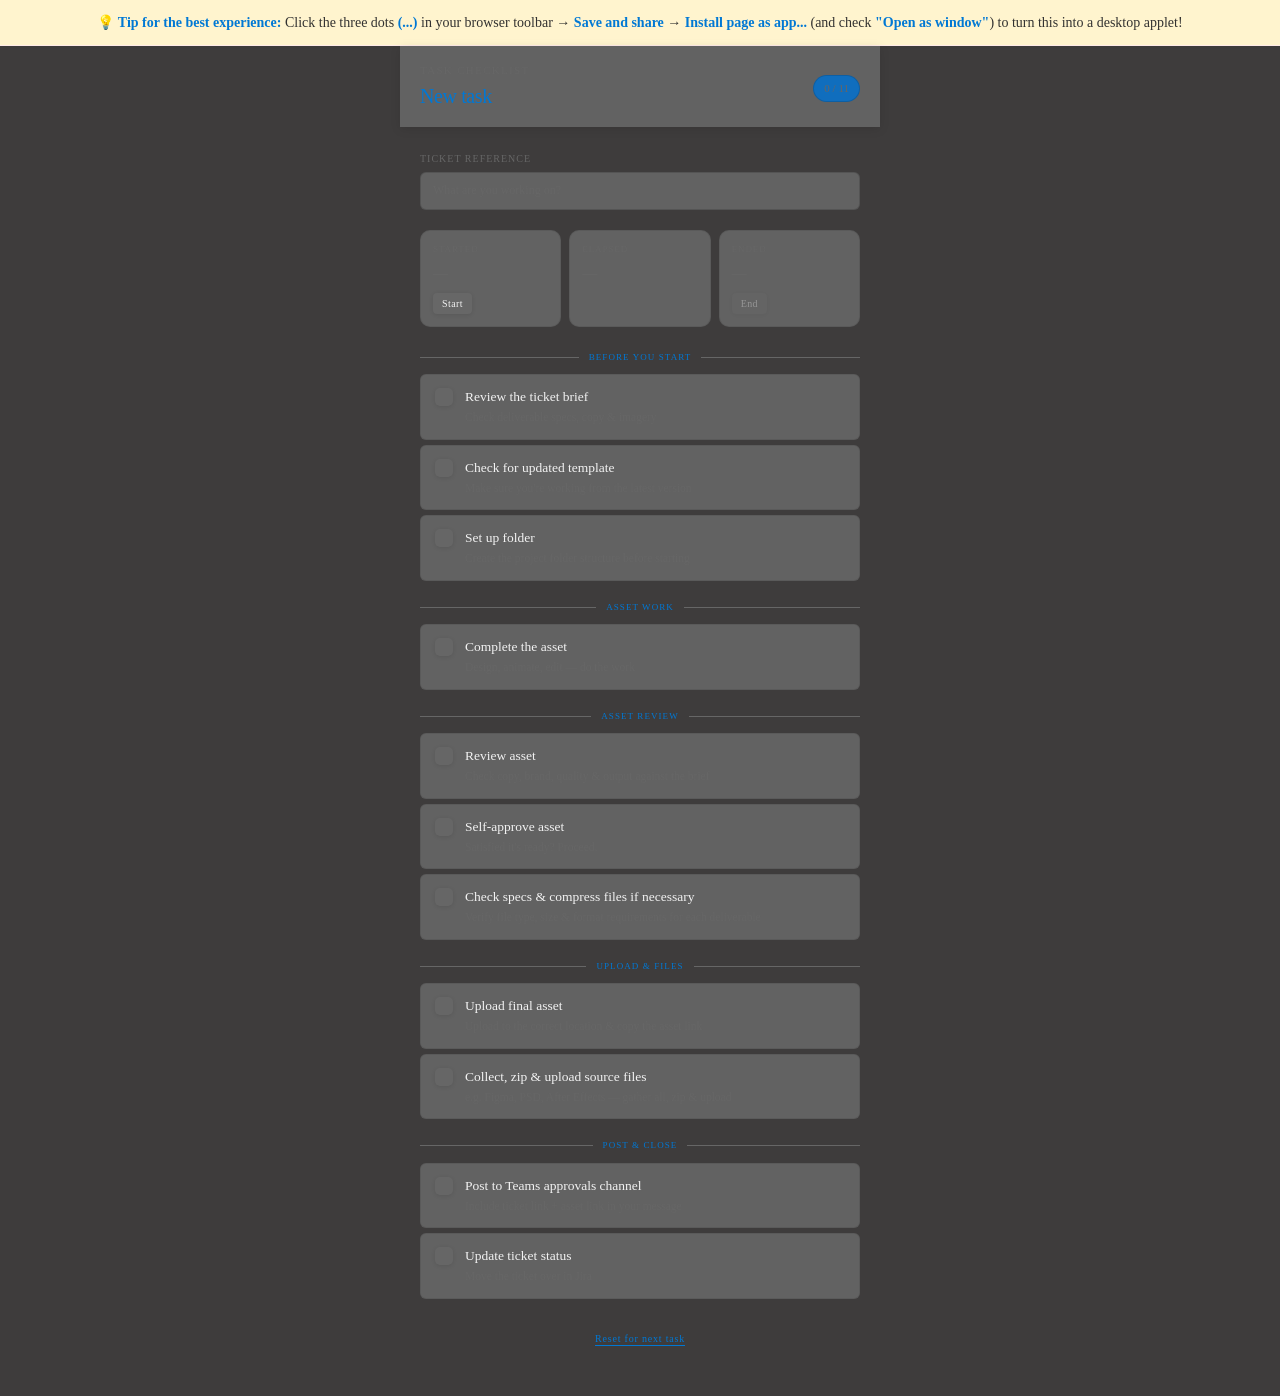
==== checklist/index.html @ 3c921490 "Refactor styles and add global theme variables for improved consistency" ====
<!DOCTYPE html>
<!-- saved from url=(0076)file:///Users/shannon_neumann/Downloads/Task%20Checklist%202%20(5.5.26).html -->
<html lang="en"><head><meta http-equiv="Content-Type" content="text/html; charset=UTF-8">

<meta name="viewport" content="width=device-width, initial-scale=1.0">
<title>Task Checklist</title>
<link rel="preconnect" href="https://fonts.googleapis.com/">
<link rel="stylesheet" href="/css/style.css">
<style>
 *, *::before, *::after { box-sizing: border-box; margin: 0; padding: 0; }

  html, body {
    height: 100%;
    background: var(--bg-color);
    color: var(--text-main);
    font-family: var(--sans);
    font-size: 14px;
    line-height: 1.5;
    -webkit-font-smoothing: antialiased;
  }

  .app {
    min-height: 100vh;
    padding: 0px 20px 48px 20px;
    max-width: 480px;
    margin: 0 auto;
  }

  /* Header */
    .header {
    display: flex;
    align-items: flex-start;
    justify-content: space-between;
    margin-bottom: 24px;
    position: sticky;
    background-color: var(--card-bg);
    backdrop-filter: blur(5px);
    -webkit-backdrop-filter: blur(5px);
    top: 0px;
    z-index: 100;
    padding-top: 16px;
    padding-bottom: 16px;
    box-shadow: rgba(0, 0, 0, 0.1) 0px 2px 10px;
    align-items: center;
    width: auto;
    padding-left: 20px;
    padding-right: 20px;
    box-sizing: border-box;
    margin-left: -20px;
    margin-right: -20px;
  }
  .header-left { display: flex; flex-direction: column; gap: 2px; }
  .app-title {
    font-size: 11px;
    font-family: var(--mono);
    font-weight: 500;
    letter-spacing: 0.12em;
    text-transform: uppercase;
    color: var(--text-muted);
  }
  .task-name {
    font-size: 20px;
    font-weight: 500;
    color: var(--primary-color);
    letter-spacing: -0.02em;
  }
  .progress-badge {
    font-family: var(--mono);
    font-size: 11px;
    font-weight: 500;
    padding: 4px 10px;
    border-radius: 20px;
    border: 1px solid var(--border-strong);
    background: var(--primary-hover);
    color: var(--text-muted);
    transition: all 0.2s ease;
    white-space: nowrap;
    margin-top: 4px;
  }
  .progress-badge.done {
    background: var(--primary-color);
    color: var(--text-muted);
  }

  /* Ticket input */
  .field-group { margin-bottom: 20px; }
  .field-label {
    font-family: var(--mono);
    font-size: 10px;
    letter-spacing: 0.1em;
    text-transform: uppercase;
    color: var(--text-muted);
    margin-bottom: 6px;
    display: block;
  }
  .ticket-input {
    width: 100%;
    height: 38px;
    border-radius: var(--radius-sm);
    border: 1px solid var(--border-strong);
    background: var(--card-bg);
    color: var(--text);
    font-family: var(--mono);
    font-size: 12px;
    padding: 0 12px;
    outline: none;
    transition: border-color 0.15s;
  }
  .ticket-input::placeholder { color: var(--text-muted); }

  /* Timer */
  .timer-grid {
    display: grid;
    grid-template-columns: 1fr 1fr 1fr;
    gap: 8px;
    margin-bottom: 24px;
  }
  .timer-card {
    background: var(--card-bg);
    border: 1px solid var(--border);
    border-radius: var(--radius);
    padding: 12px;
    display: flex;
    flex-direction: column;
    gap: 6px;
  }
  .timer-card-label {
    font-family: var(--mono);
    font-size: 9px;
    letter-spacing: 0.1em;
    text-transform: uppercase;
    color: var(--text-muted);
  }
  .timer-val {
    font-family: var(--mono);
    font-size: 15px;
    font-weight: 500;
    color: var(--text-main);
    letter-spacing: -0.01em;
  }
  .timer-val.empty { color: var(--text-muted); font-weight: 400; }
  .timer-btn {
    font-family: var(--mono);
    font-size: 10px;
    font-weight: 500;
    letter-spacing: 0.04em;
    padding: 4px 8px;
    border-radius: 4px;
    border: 1px solid rgba(0, 0, 0, 0);
    background: var(--primary-color);
    color: var(--text);
    cursor: pointer;
    transition: all 0.15s;
    margin-top: 2px;
    width: fit-content;
    box-shadow: rgba(0, 0, 0, 0.1) 0px 1px 4px;
    background: rgba(255, 255, 255, 0.03);
  }
  .timer-btn.danger.ended { opacity: 0.35; cursor: default; background: var(--danger); color: var(--text-muted); }
  .timer-btn:hover:not(:disabled) { background: var(--primary-color); color: var(--text-muted);box-shadow: rgba(0, 0, 0, 0.1) 0px 1px 4px; transform: scale(1.05);}
  .timer-btn:disabled { opacity: 0.35; cursor: default; background: var(--primary-color); color: var(--text-muted)}
  .timer-btn.danger { color: var(--text); background-color: rgba(255, 255, 255, 0.03);}
  .timer-btn.danger:hover:not(:disabled) { background: var(--danger); }

  /* Divider with label */
  .section-divider {
    display: flex;
    align-items: center;
    gap: 10px;
    margin: 20px 0 10px;
  }
  .section-divider-line { flex: 1; height: 1px; background: var(--text-muted); }
  .section-divider-text {
    font-family: var(--mono);
    font-size: 9px;
    letter-spacing: 0.12em;
    text-transform: uppercase;
    color: var(--primary-color);
    white-space: nowrap;
  }

  /* Checklist items */
  .item {
    display: flex;
    align-items: flex-start;
    gap: 12px;
    padding: 12px 14px;
    background: var(--card-bg);
    border: 1px solid var(--border);
    border-radius: var(--radius-sm);
    margin-bottom: 5px;
    cursor: pointer;
    transition: background 0.12s, border-color 0.12s;
    -webkit-user-select: none;
    user-select: none;
  }
  .item:hover { background: var(--card-bg2); border-color: var(--border-strong); }
  .item:active { transform: scale(0.995); }
  .item.checked { opacity: 0.48; }
  .item.checked .item-main { text-decoration: line-through; color: var(--text); }

  .checkbox {
    width: 18px;
    height: 18px;
    min-width: 18px;
    border-radius: 5px;
    border: none;
    box-shadow: rgba(0, 0, 0, 0.1) 0px 1px 4px;
    display: flex;
    align-items: center;
    justify-content: center;
    margin-top: 1px;
    transition: background 0.15s, border-color 0.15s;
    background: rgba(255, 255, 255, 0.03);
  }
  .item.checked .checkbox {
    background: var(--check-bg);
    border-color: var(--check-bg);
  }
  .checkmark { display: none; }
  .item.checked .checkmark { display: block; }

  .item-content { flex: 1; }
  .item-main { font-size: 13.5px; font-weight: 400; color: var(--text); transition: color 0.12s; }
  .item-sub { font-size: 11.5px; color: var(--text-muted); margin-top: 2px; }

  /* Done banner */
  .done-banner {
    display: none;
    background-color: var(--primary-color);
    border: 1px solid var(--primary-hover);
    border-radius: var(--radius-sm);
    padding: 11px 16px;
    font-size: 13px;
    color: var(--text-muted);
    font-weight: 500;
    text-align: center;
    margin: 20px 0 0;
    font-family: var(--mono);
    letter-spacing: 0.02em;
    box-shadow: rgba(0, 0, 0, 0.1) 0px 1px 4px;
  }
  .done-banner.show { display: block; }

  /* Reset */
  .reset-wrap { text-align: center; margin-top: 28px; }
  .reset-btn {
    font-family: var(--mono);
    font-size: 10px;
    letter-spacing: 0.08em;
    color: var(--primary-color);
    background: none;
    border: none;
    cursor: pointer;
    text-decoration: underline;
    text-underline-offset: 3px;
    transition: color 0.15s;
  }
  .reset-btn:hover { color: #FF9B71; }
</style>
</head>
<body class="theme-default">
  <div class="app-install-banner">
    <span>💡 <strong>Tip for the best experience:</strong> Click the three dots <strong>(...)</strong> in your browser toolbar &rarr; <strong>Save and share</strong> &rarr; <strong>Install page as app...</strong> (and check <strong>"Open as window"</strong>) to turn this into a desktop applet!</span>
</div>
<div class="app">

  <div class="header">
    <div class="header-left">
      <span class="app-title">Task checklist</span>
      <span class="task-name" id="taskName">New task</span>
    </div>
    <span class="progress-badge" id="pill">0 / 11</span>
  </div>

  <div class="field-group">
    <label class="field-label" for="ticketInput">Ticket reference</label>
    <input class="ticket-input" id="ticketInput" type="text" placeholder="What are you working on?" oninput="updateTaskName(this.value)">
  </div>

  <div class="timer-grid">
    <div class="timer-card">
      <span class="timer-card-label">Started</span>
      <span class="timer-val empty" id="startVal">—</span>
      <button class="timer-btn" id="startBtn" onclick="startTimer()">Start</button>
    </div>
    <div class="timer-card">
      <span class="timer-card-label">Elapsed</span>
      <span class="timer-val empty" id="elapsedVal">—</span>
    </div>
    <div class="timer-card">
      <span class="timer-card-label">Ended</span>
      <span class="timer-val empty" id="endVal">—</span>
      <button class="timer-btn danger" id="endBtn" onclick="endTimer()" disabled="">End</button>
    </div>
  </div>

  <!-- Before you start -->
  <div class="section-divider">
    <div class="section-divider-line"></div>
    <span class="section-divider-text">Before you start</span>
    <div class="section-divider-line"></div>
  </div>

  <div class="item" id="i0" onclick="toggle(0)">
    <div class="checkbox"><svg class="checkmark" width="10" height="8" viewBox="0 0 10 8" fill="none"><path d="M1 4L3.5 6.5L9 1" stroke="white" stroke-width="1.7" stroke-linecap="round" stroke-linejoin="round"></path></svg></div>
    <div class="item-content">
      <div class="item-main">Review the ticket brief</div>
      <div class="item-sub">Check deliverable specs, copy &amp; imagery</div>
    </div>
  </div>

  <div class="item" id="i1" onclick="toggle(1)">
    <div class="checkbox"><svg class="checkmark" width="10" height="8" viewBox="0 0 10 8" fill="none"><path d="M1 4L3.5 6.5L9 1" stroke="white" stroke-width="1.7" stroke-linecap="round" stroke-linejoin="round"></path></svg></div>
    <div class="item-content">
      <div class="item-main">Check for updated template</div>
      <div class="item-sub">Make sure you're working from the latest version</div>
    </div>
  </div>

  <div class="item" id="i2" onclick="toggle(2)">
    <div class="checkbox"><svg class="checkmark" width="10" height="8" viewBox="0 0 10 8" fill="none"><path d="M1 4L3.5 6.5L9 1" stroke="white" stroke-width="1.7" stroke-linecap="round" stroke-linejoin="round"></path></svg></div>
    <div class="item-content">
      <div class="item-main">Set up folder</div>
      <div class="item-sub">Create the project folder structure before starting</div>
    </div>
  </div>

  <!-- Asset work -->
  <div class="section-divider">
    <div class="section-divider-line"></div>
    <span class="section-divider-text">Asset work</span>
    <div class="section-divider-line"></div>
  </div>

  <div class="item" id="i3" onclick="toggle(3)">
    <div class="checkbox"><svg class="checkmark" width="10" height="8" viewBox="0 0 10 8" fill="none"><path d="M1 4L3.5 6.5L9 1" stroke="white" stroke-width="1.7" stroke-linecap="round" stroke-linejoin="round"></path></svg></div>
    <div class="item-content">
      <div class="item-main">Complete the asset</div>
      <div class="item-sub">Design, animate, edit — do the work</div>
    </div>
  </div>

  <!-- Asset review -->
  <div class="section-divider">
    <div class="section-divider-line"></div>
    <span class="section-divider-text">Asset review</span>
    <div class="section-divider-line"></div>
  </div>

  <div class="item" id="i4" onclick="toggle(4)">
    <div class="checkbox"><svg class="checkmark" width="10" height="8" viewBox="0 0 10 8" fill="none"><path d="M1 4L3.5 6.5L9 1" stroke="white" stroke-width="1.7" stroke-linecap="round" stroke-linejoin="round"></path></svg></div>
    <div class="item-content">
      <div class="item-main">Review asset</div>
      <div class="item-sub">Check copy, brand, quality &amp; output against the brief</div>
    </div>
  </div>

  <div class="item" id="i5" onclick="toggle(5)">
    <div class="checkbox"><svg class="checkmark" width="10" height="8" viewBox="0 0 10 8" fill="none"><path d="M1 4L3.5 6.5L9 1" stroke="white" stroke-width="1.7" stroke-linecap="round" stroke-linejoin="round"></path></svg></div>
    <div class="item-content">
      <div class="item-main">Self-approve asset</div>
      <div class="item-sub">Satisfied it's ready? Proceed.</div>
    </div>
  </div>

  <div class="item" id="i6" onclick="toggle(6)">
    <div class="checkbox"><svg class="checkmark" width="10" height="8" viewBox="0 0 10 8" fill="none"><path d="M1 4L3.5 6.5L9 1" stroke="white" stroke-width="1.7" stroke-linecap="round" stroke-linejoin="round"></path></svg></div>
      <div class="item-content">
          <div class="item-main">Check specs &amp; compress files if necessary</div>
          <div class="item-sub">Verify file type, size &amp; format requirements for each deliverable</div>
    </div>
</div>

  <!-- Upload & files -->
  <div class="section-divider">
    <div class="section-divider-line"></div>
    <span class="section-divider-text">Upload &amp; files</span>
    <div class="section-divider-line"></div>
  </div>

  <div class="item" id="i7" onclick="toggle(7)">
    <div class="checkbox"><svg class="checkmark" width="10" height="8" viewBox="0 0 10 8" fill="none"><path d="M1 4L3.5 6.5L9 1" stroke="white" stroke-width="1.7" stroke-linecap="round" stroke-linejoin="round"></path></svg></div>
      <div class="item-content">
          <div class="item-main">Upload final asset</div>
          <div class="item-sub">Upload to the correct location &amp; copy the asset link</div>
    </div>
  </div>
    

  <div class="item" id="i8" onclick="toggle(8)">
    <div class="checkbox"><svg class="checkmark" width="10" height="8" viewBox="0 0 10 8" fill="none"><path d="M1 4L3.5 6.5L9 1" stroke="white" stroke-width="1.7" stroke-linecap="round" stroke-linejoin="round"></path></svg></div>
    <div class="item-content">
      <div class="item-main">Collect, zip &amp; upload source files</div>
      <div class="item-sub">e.g. Figma, PSD, After Effects — gather all, zip &amp; upload</div>
    </div>
  </div>

  <!-- Post & close -->
  <div class="section-divider">
    <div class="section-divider-line"></div>
    <span class="section-divider-text">Post &amp; close</span>
    <div class="section-divider-line"></div>
  </div>

  <div class="item" id="i9" onclick="toggle(9)">
    <div class="checkbox"><svg class="checkmark" width="10" height="8" viewBox="0 0 10 8" fill="none"><path d="M1 4L3.5 6.5L9 1" stroke="white" stroke-width="1.7" stroke-linecap="round" stroke-linejoin="round"></path></svg></div>
    <div class="item-content">
      <div class="item-main">Post to Teams approvals channel</div>
      <div class="item-sub">Include ticket link + asset link in your message</div>
    </div>
  </div>

    <div class="item" id="i10" onclick="toggle(10)">
    <div class="checkbox"><svg class="checkmark" width="10" height="8" viewBox="0 0 10 8" fill="none"><path d="M1 4L3.5 6.5L9 1" stroke="white" stroke-width="1.7" stroke-linecap="round" stroke-linejoin="round"></path></svg></div>
    <div class="item-content">
      <div class="item-main">Update ticket status</div>
      <div class="item-sub">Move the ticket over in Jira</div>
    </div>
  </div>
    
  <div class="done-banner" id="doneBanner">All done — task complete.</div>

  <div class="reset-wrap">
    <button class="reset-btn" onclick="resetAll()">Reset for next task</button>
  </div>

</div>
<script>
  const TOTAL = 11;
  let checked = new Array(TOTAL).fill(false);
  let startTime = null, endTime = null, ticker = null;

  function toggle(i) {
    checked[i] = !checked[i];
    document.getElementById('i' + i).classList.toggle('checked', checked[i]);
    updateProgress();
  }

  function updateProgress() {
    const count = checked.filter(Boolean).length;
    const pill = document.getElementById('pill');
    pill.textContent = count + ' / ' + TOTAL;
    pill.classList.toggle('done', count === TOTAL);
    document.getElementById('doneBanner').classList.toggle('show', count === TOTAL);
  }

  function updateTaskName(val) {
    const name = val.trim();
    document.getElementById('taskName').textContent = name || 'New task';
  }

  function fmt(d) {
    return d.toLocaleTimeString([], { hour: '2-digit', minute: '2-digit' });
  }

  function pad(n) { return String(n).padStart(2, '0'); }

  function updateElapsed() {
    if (!startTime) return;
    const ref = endTime || new Date();
    const secs = Math.floor((ref - startTime) / 1000);
    const h = Math.floor(secs / 3600);
    const m = Math.floor((secs % 3600) / 60);
    const s = secs % 60;
    const val = h > 0
      ? h + ':' + pad(m) + ':' + pad(s)
      : m + ':' + pad(s);
    const el = document.getElementById('elapsedVal');
    el.textContent = val;
    el.classList.remove('empty');
  }

  function startTimer() {
    startTime = new Date();
    const sv = document.getElementById('startVal');
    sv.textContent = fmt(startTime);
    sv.classList.remove('empty');
    document.getElementById('startBtn').disabled = true;
    document.getElementById('endBtn').disabled = false;
    ticker = setInterval(updateElapsed, 1000);
    updateElapsed();
  }

  function endTimer() {
    endTime = new Date();
    clearInterval(ticker);
    const ev = document.getElementById('endVal');
    ev.textContent = fmt(endTime);
    ev.classList.remove('empty');
    document.getElementById('endBtn').disabled = true;
    document.getElementById('endBtn').classList.add('ended');
    updateElapsed();
  }

  function resetAll() {
    checked = new Array(TOTAL).fill(false);
    for (let i = 0; i < TOTAL; i++) document.getElementById('i' + i).classList.remove('checked');
    startTime = null; endTime = null;
    clearInterval(ticker);
    ['startVal','endVal','elapsedVal'].forEach(id => {
      const el = document.getElementById(id);
      el.textContent = '—';
      el.classList.add('empty');
    });
    document.getElementById('startBtn').disabled = false;
    document.getElementById('endBtn').disabled = true;
    document.getElementById('ticketInput').value = '';
    document.getElementById('taskName').textContent = 'New task';
    document.getElementById('doneBanner').classList.remove('show');
    document.getElementById('pill').textContent = '0 / ' + TOTAL;
    document.getElementById('endBtn').classList.remove('ended');

    document.getElementById('pill').classList.remove('done');
  }
</script>


</body></html>
---- css/style.css ----
/* --- Master Global Theme & Variables --- */
:root, body.theme-default {
    --primary-color: #0078d4;
    --primary-hover: #106ebe;
    --bg-color: #3e3c3c;
    --card-bg: #626262;
    --text-main: #f2f2f2;
    --text-muted: #666666;
    --border: rgba(0,0,0,0.08);
    --border-strong: rgba(0,0,0,0.14);
    --radius: 10px;
    --radius-sm: 6px;
}

body.theme-checklist {
    --primary-color: #107c41;
    --primary-hover: #0b5a2f;
    --bg-color: #f3f2f1;
    --card-bg: #ffffff;
    --text-main: #201f1e;
    --text-muted: #605e5c;
    --border-color: #c8c6c4;
}

/* Global Font & Background (Safe for all pages) */
body {
    font-family: -apple-system, BlinkMacSystemFont, "Segoe UI", Roboto, Helvetica, Arial, sans-serif;
    background-color: var(--bg-color);
    color: var(--text-main);
    margin: 0;
    padding: 0;
}

/* Browser Install Banner */
.app-install-banner {
    background: #fff4ce;
    color: #323130;
    padding: 12px 20px;
    text-align: center;
    font-size: 14px;
    border-bottom: 1px solid #ffebe8;
    display: flex;
    justify-content: center;
    align-items: center;
    gap: 10px;
    box-shadow: 0 2px 4px rgba(0, 0, 0, 0.03);
}

.app-install-banner strong {
    color: var(--primary-color);
}

@media (display-mode: standalone) {
    .app-install-banner {
        display: none !important;
    }
}
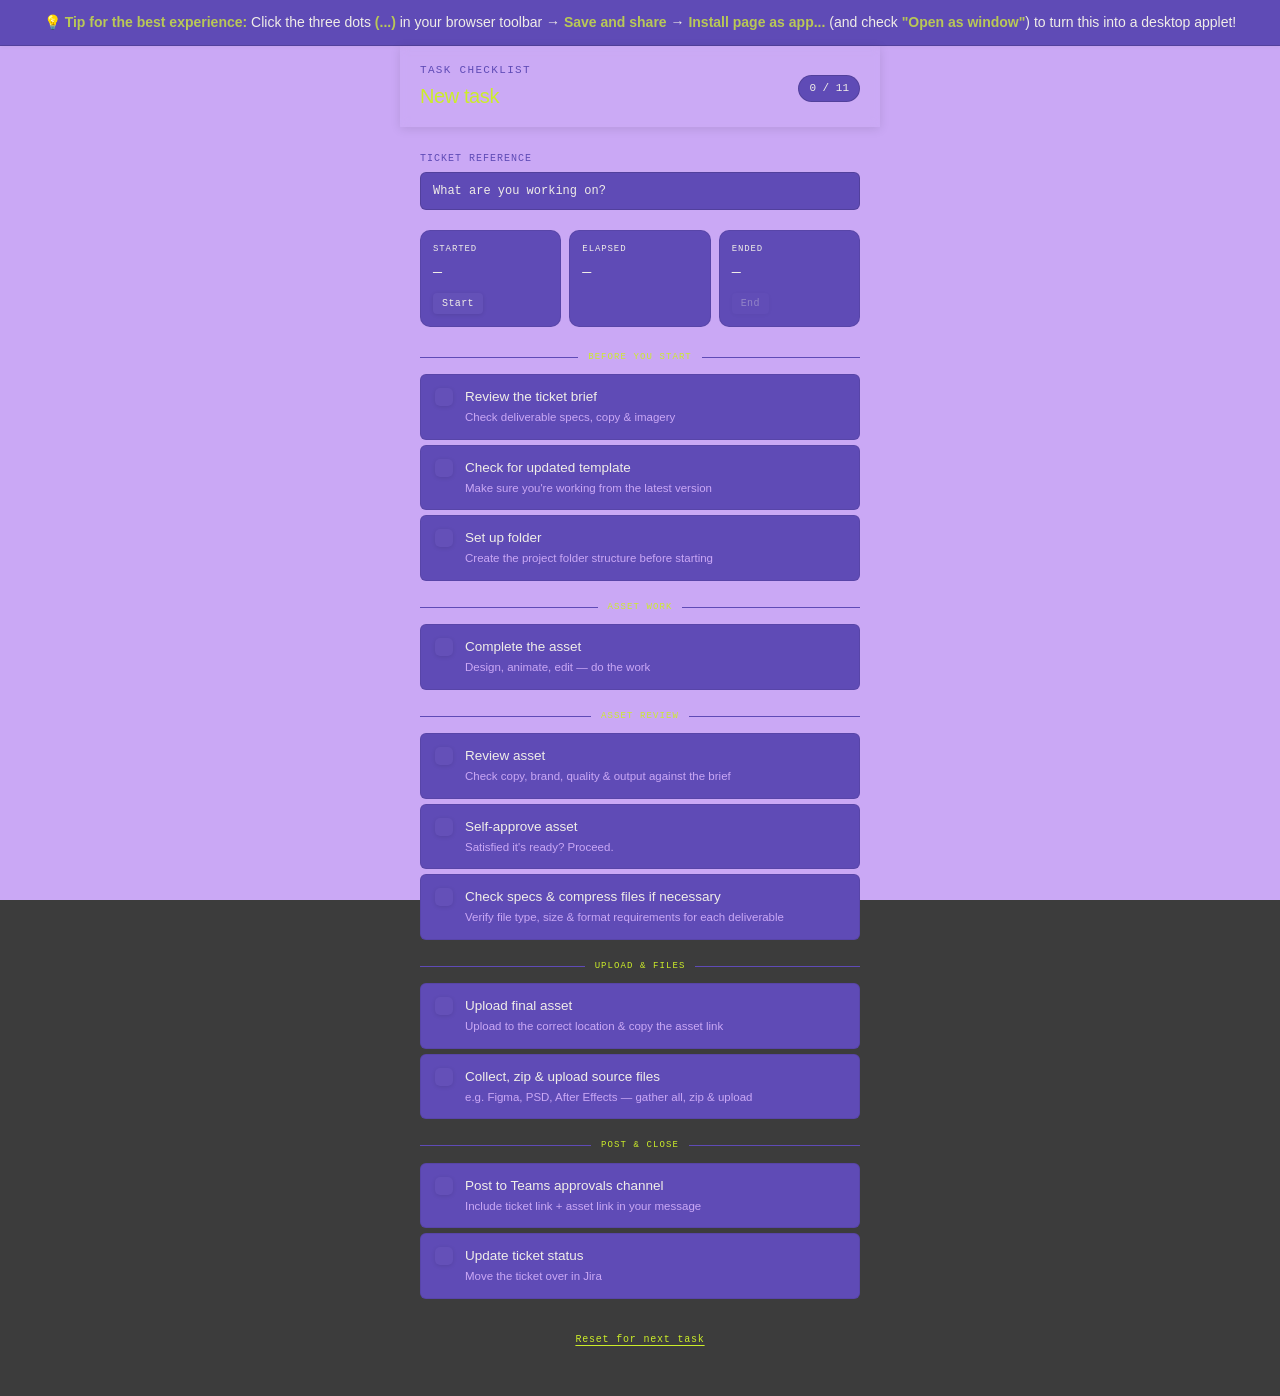
==== commit f56ef6c5: "Fix stylesheet paths and update theme variables for consistency" ====
--- a/checklist/index.html
+++ b/checklist/index.html
@@ -5,7 +5,7 @@
 <meta name="viewport" content="width=device-width, initial-scale=1.0">
 <title>Task Checklist</title>
 <link rel="preconnect" href="https://fonts.googleapis.com/">
-<link rel="stylesheet" href="/css/style.css">
+<link rel="stylesheet" href="../css/style.css">
 <style>
  *, *::before, *::after { box-sizing: border-box; margin: 0; padding: 0; }
 
@@ -33,7 +33,7 @@
     justify-content: space-between;
     margin-bottom: 24px;
     position: sticky;
-    background-color: var(--card-bg);
+    background-color: rgba(255, 255, 255, 0.03);
     backdrop-filter: blur(5px);
     -webkit-backdrop-filter: blur(5px);
     top: 0px;
@@ -71,8 +71,8 @@
     padding: 4px 10px;
     border-radius: 20px;
     border: 1px solid var(--border-strong);
-    background: var(--primary-hover);
-    color: var(--text-muted);
+    background: var(--card-bg);
+    color: var(--text-main);
     transition: all 0.2s ease;
     white-space: nowrap;
     margin-top: 4px;
@@ -106,7 +106,7 @@
     outline: none;
     transition: border-color 0.15s;
   }
-  .ticket-input::placeholder { color: var(--text-muted); }
+  .ticket-input::placeholder { color: var(--text-main); }
 
   /* Timer */
   .timer-grid {
@@ -129,7 +129,7 @@
     font-size: 9px;
     letter-spacing: 0.1em;
     text-transform: uppercase;
-    color: var(--text-muted);
+    color: var(--text-main);
   }
   .timer-val {
     font-family: var(--mono);
@@ -138,7 +138,7 @@
     color: var(--text-main);
     letter-spacing: -0.01em;
   }
-  .timer-val.empty { color: var(--text-muted); font-weight: 400; }
+  .timer-val.empty { color: var(--text-main); font-weight: 400; }
   .timer-btn {
     font-family: var(--mono);
     font-size: 10px;
@@ -156,11 +156,11 @@
     box-shadow: rgba(0, 0, 0, 0.1) 0px 1px 4px;
     background: rgba(255, 255, 255, 0.03);
   }
-  .timer-btn.danger.ended { opacity: 0.35; cursor: default; background: var(--danger); color: var(--text-muted); }
+  .timer-btn.danger.ended { opacity: 0.35; cursor: default; background: var(--primary-hover); color: var(--text-muted); }
   .timer-btn:hover:not(:disabled) { background: var(--primary-color); color: var(--text-muted);box-shadow: rgba(0, 0, 0, 0.1) 0px 1px 4px; transform: scale(1.05);}
   .timer-btn:disabled { opacity: 0.35; cursor: default; background: var(--primary-color); color: var(--text-muted)}
   .timer-btn.danger { color: var(--text); background-color: rgba(255, 255, 255, 0.03);}
-  .timer-btn.danger:hover:not(:disabled) { background: var(--danger); }
+  .timer-btn.danger:hover:not(:disabled) { background: var(--primary-hover); color: var(--text-main);}
 
   /* Divider with label */
   .section-divider {
@@ -194,7 +194,7 @@
     -webkit-user-select: none;
     user-select: none;
   }
-  .item:hover { background: var(--card-bg2); border-color: var(--border-strong); }
+  .item:hover { background: var(--card-bg); border-color: var(--border-strong); }
   .item:active { transform: scale(0.995); }
   .item.checked { opacity: 0.48; }
   .item.checked .item-main { text-decoration: line-through; color: var(--text); }
@@ -214,25 +214,25 @@
     background: rgba(255, 255, 255, 0.03);
   }
   .item.checked .checkbox {
-    background: var(--check-bg);
-    border-color: var(--check-bg);
+    background: var(--checked);
+    border-color: var(--checked);
   }
   .checkmark { display: none; }
   .item.checked .checkmark { display: block; }
 
   .item-content { flex: 1; }
-  .item-main { font-size: 13.5px; font-weight: 400; color: var(--text); transition: color 0.12s; }
-  .item-sub { font-size: 11.5px; color: var(--text-muted); margin-top: 2px; }
+  .item-main { font-size: 13.5px; font-weight: 400; color: var(--text-main); transition: color 0.12s; }
+  .item-sub { font-size: 11.5px; color: var(--text-faint); margin-top: 2px; }
 
   /* Done banner */
   .done-banner {
     display: none;
     background-color: var(--primary-color);
-    border: 1px solid var(--primary-hover);
+    border: 1px solid var(--primary-color);
     border-radius: var(--radius-sm);
     padding: 11px 16px;
     font-size: 13px;
-    color: var(--text-muted);
+    color: var(--text-main);
     font-weight: 500;
     text-align: center;
     margin: 20px 0 0;
@@ -256,10 +256,10 @@
     text-underline-offset: 3px;
     transition: color 0.15s;
   }
-  .reset-btn:hover { color: #FF9B71; }
+  .reset-btn:hover { color: var(--primary-hover); }
 </style>
 </head>
-<body class="theme-default">
+<body class="theme-checklist">
   <div class="app-install-banner">
     <span>💡 <strong>Tip for the best experience:</strong> Click the three dots <strong>(...)</strong> in your browser toolbar &rarr; <strong>Save and share</strong> &rarr; <strong>Install page as app...</strong> (and check <strong>"Open as window"</strong>) to turn this into a desktop applet!</span>
 </div>
@@ -303,7 +303,7 @@
   </div>
 
   <div class="item" id="i0" onclick="toggle(0)">
-    <div class="checkbox"><svg class="checkmark" width="10" height="8" viewBox="0 0 10 8" fill="none"><path d="M1 4L3.5 6.5L9 1" stroke="white" stroke-width="1.7" stroke-linecap="round" stroke-linejoin="round"></path></svg></div>
+    <div class="checkbox"><svg class="checkmark" width="10" height="8" viewBox="0 0 10 8" fill="none"><path d="M1 4L3.5 6.5L9 1" stroke="var(--text-main)" stroke-width="1.7" stroke-linecap="round" stroke-linejoin="round"></path></svg></div>
     <div class="item-content">
       <div class="item-main">Review the ticket brief</div>
       <div class="item-sub">Check deliverable specs, copy &amp; imagery</div>
@@ -311,7 +311,7 @@
   </div>
 
   <div class="item" id="i1" onclick="toggle(1)">
-    <div class="checkbox"><svg class="checkmark" width="10" height="8" viewBox="0 0 10 8" fill="none"><path d="M1 4L3.5 6.5L9 1" stroke="white" stroke-width="1.7" stroke-linecap="round" stroke-linejoin="round"></path></svg></div>
+    <div class="checkbox"><svg class="checkmark" width="10" height="8" viewBox="0 0 10 8" fill="none"><path d="M1 4L3.5 6.5L9 1" stroke="var(--text-main)" stroke-width="1.7" stroke-linecap="round" stroke-linejoin="round"></path></svg></div>
     <div class="item-content">
       <div class="item-main">Check for updated template</div>
       <div class="item-sub">Make sure you're working from the latest version</div>
@@ -319,7 +319,7 @@
   </div>
 
   <div class="item" id="i2" onclick="toggle(2)">
-    <div class="checkbox"><svg class="checkmark" width="10" height="8" viewBox="0 0 10 8" fill="none"><path d="M1 4L3.5 6.5L9 1" stroke="white" stroke-width="1.7" stroke-linecap="round" stroke-linejoin="round"></path></svg></div>
+    <div class="checkbox"><svg class="checkmark" width="10" height="8" viewBox="0 0 10 8" fill="none"><path d="M1 4L3.5 6.5L9 1" stroke="var(--text-main)" stroke-width="1.7" stroke-linecap="round" stroke-linejoin="round"></path></svg></div>
     <div class="item-content">
       <div class="item-main">Set up folder</div>
       <div class="item-sub">Create the project folder structure before starting</div>
@@ -334,7 +334,7 @@
   </div>
 
   <div class="item" id="i3" onclick="toggle(3)">
-    <div class="checkbox"><svg class="checkmark" width="10" height="8" viewBox="0 0 10 8" fill="none"><path d="M1 4L3.5 6.5L9 1" stroke="white" stroke-width="1.7" stroke-linecap="round" stroke-linejoin="round"></path></svg></div>
+    <div class="checkbox"><svg class="checkmark" width="10" height="8" viewBox="0 0 10 8" fill="none"><path d="M1 4L3.5 6.5L9 1" stroke="var(--text-main)" stroke-width="1.7" stroke-linecap="round" stroke-linejoin="round"></path></svg></div>
     <div class="item-content">
       <div class="item-main">Complete the asset</div>
       <div class="item-sub">Design, animate, edit — do the work</div>
@@ -349,7 +349,7 @@
   </div>
 
   <div class="item" id="i4" onclick="toggle(4)">
-    <div class="checkbox"><svg class="checkmark" width="10" height="8" viewBox="0 0 10 8" fill="none"><path d="M1 4L3.5 6.5L9 1" stroke="white" stroke-width="1.7" stroke-linecap="round" stroke-linejoin="round"></path></svg></div>
+    <div class="checkbox"><svg class="checkmark" width="10" height="8" viewBox="0 0 10 8" fill="none"><path d="M1 4L3.5 6.5L9 1" stroke="var(--text-main)" stroke-width="1.7" stroke-linecap="round" stroke-linejoin="round"></path></svg></div>
     <div class="item-content">
       <div class="item-main">Review asset</div>
       <div class="item-sub">Check copy, brand, quality &amp; output against the brief</div>
@@ -357,7 +357,7 @@
   </div>
 
   <div class="item" id="i5" onclick="toggle(5)">
-    <div class="checkbox"><svg class="checkmark" width="10" height="8" viewBox="0 0 10 8" fill="none"><path d="M1 4L3.5 6.5L9 1" stroke="white" stroke-width="1.7" stroke-linecap="round" stroke-linejoin="round"></path></svg></div>
+    <div class="checkbox"><svg class="checkmark" width="10" height="8" viewBox="0 0 10 8" fill="none"><path d="M1 4L3.5 6.5L9 1" stroke="var(--text-main)" stroke-width="1.7" stroke-linecap="round" stroke-linejoin="round"></path></svg></div>
     <div class="item-content">
       <div class="item-main">Self-approve asset</div>
       <div class="item-sub">Satisfied it's ready? Proceed.</div>
@@ -365,7 +365,7 @@
   </div>
 
   <div class="item" id="i6" onclick="toggle(6)">
-    <div class="checkbox"><svg class="checkmark" width="10" height="8" viewBox="0 0 10 8" fill="none"><path d="M1 4L3.5 6.5L9 1" stroke="white" stroke-width="1.7" stroke-linecap="round" stroke-linejoin="round"></path></svg></div>
+    <div class="checkbox"><svg class="checkmark" width="10" height="8" viewBox="0 0 10 8" fill="none"><path d="M1 4L3.5 6.5L9 1" stroke="var(--text-main)" stroke-width="1.7" stroke-linecap="round" stroke-linejoin="round"></path></svg></div>
       <div class="item-content">
           <div class="item-main">Check specs &amp; compress files if necessary</div>
           <div class="item-sub">Verify file type, size &amp; format requirements for each deliverable</div>
@@ -380,7 +380,7 @@
   </div>
 
   <div class="item" id="i7" onclick="toggle(7)">
-    <div class="checkbox"><svg class="checkmark" width="10" height="8" viewBox="0 0 10 8" fill="none"><path d="M1 4L3.5 6.5L9 1" stroke="white" stroke-width="1.7" stroke-linecap="round" stroke-linejoin="round"></path></svg></div>
+    <div class="checkbox"><svg class="checkmark" width="10" height="8" viewBox="0 0 10 8" fill="none"><path d="M1 4L3.5 6.5L9 1" stroke="var(--text-main)" stroke-width="1.7" stroke-linecap="round" stroke-linejoin="round"></path></svg></div>
       <div class="item-content">
           <div class="item-main">Upload final asset</div>
           <div class="item-sub">Upload to the correct location &amp; copy the asset link</div>
@@ -389,7 +389,7 @@
     
 
   <div class="item" id="i8" onclick="toggle(8)">
-    <div class="checkbox"><svg class="checkmark" width="10" height="8" viewBox="0 0 10 8" fill="none"><path d="M1 4L3.5 6.5L9 1" stroke="white" stroke-width="1.7" stroke-linecap="round" stroke-linejoin="round"></path></svg></div>
+    <div class="checkbox"><svg class="checkmark" width="10" height="8" viewBox="0 0 10 8" fill="none"><path d="M1 4L3.5 6.5L9 1" stroke="var(--text-main)" stroke-width="1.7" stroke-linecap="round" stroke-linejoin="round"></path></svg></div>
     <div class="item-content">
       <div class="item-main">Collect, zip &amp; upload source files</div>
       <div class="item-sub">e.g. Figma, PSD, After Effects — gather all, zip &amp; upload</div>
@@ -404,7 +404,7 @@
   </div>
 
   <div class="item" id="i9" onclick="toggle(9)">
-    <div class="checkbox"><svg class="checkmark" width="10" height="8" viewBox="0 0 10 8" fill="none"><path d="M1 4L3.5 6.5L9 1" stroke="white" stroke-width="1.7" stroke-linecap="round" stroke-linejoin="round"></path></svg></div>
+    <div class="checkbox"><svg class="checkmark" width="10" height="8" viewBox="0 0 10 8" fill="none"><path d="M1 4L3.5 6.5L9 1" stroke="var(--text-main)" stroke-width="1.7" stroke-linecap="round" stroke-linejoin="round"></path></svg></div>
     <div class="item-content">
       <div class="item-main">Post to Teams approvals channel</div>
       <div class="item-sub">Include ticket link + asset link in your message</div>
@@ -412,7 +412,7 @@
   </div>
 
     <div class="item" id="i10" onclick="toggle(10)">
-    <div class="checkbox"><svg class="checkmark" width="10" height="8" viewBox="0 0 10 8" fill="none"><path d="M1 4L3.5 6.5L9 1" stroke="white" stroke-width="1.7" stroke-linecap="round" stroke-linejoin="round"></path></svg></div>
+    <div class="checkbox"><svg class="checkmark" width="10" height="8" viewBox="0 0 10 8" fill="none"><path d="M1 4L3.5 6.5L9 1" stroke="var(--text-main)" stroke-width="1.7" stroke-linecap="round" stroke-linejoin="round"></path></svg></div>
     <div class="item-content">
       <div class="item-main">Update ticket status</div>
       <div class="item-sub">Move the ticket over in Jira</div>
--- a/css/style.css
+++ b/css/style.css
@@ -1,11 +1,15 @@
 /* --- Master Global Theme & Variables --- */
 :root, body.theme-default {
-    --primary-color: #0078d4;
-    --primary-hover: #106ebe;
-    --bg-color: #3e3c3c;
-    --card-bg: #626262;
-    --text-main: #f2f2f2;
+    --primary-color: #d47100;
+    --primary-hover: #ae5e02;
+    --bg-color: #3c3c3c;
+    --card-bg: #dedede;
+    --text-main: #272626;
     --text-muted: #666666;
+    --text-faint: #a8a7a7;
+    --checked: #272626;
+    --mono: 'DM Mono', monospace;
+    --sans: 'EB Garamond', sans-serif;
     --border: rgba(0,0,0,0.08);
     --border-strong: rgba(0,0,0,0.14);
     --radius: 10px;
@@ -13,13 +17,20 @@
 }
 
 body.theme-checklist {
-    --primary-color: #107c41;
-    --primary-hover: #0b5a2f;
-    --bg-color: #f3f2f1;
-    --card-bg: #ffffff;
-    --text-main: #201f1e;
-    --text-muted: #605e5c;
-    --border-color: #c8c6c4;
+    --primary-color: #cced29;
+    --primary-hover: #984c20;
+    --bg-color: #CAA8F5;
+    --card-bg: #5F4BB6;
+    --text-main: #F0EDE8;
+    --text-muted: #5F4BB6;
+    --text-faint: #CAA8F5;
+    --checked: #403085;
+    --mono: 'DM Mono', monospace;
+    --sans: 'EB Garamond', sans-serif;
+    --border: rgba(0,0,0,0.08);
+    --border-strong: rgba(0,0,0,0.14);
+    --radius: 10px;
+    --radius-sm: 6px;
 }
 
 /* Global Font & Background (Safe for all pages) */
@@ -33,12 +44,13 @@
 
 /* Browser Install Banner */
 .app-install-banner {
-    background: #fff4ce;
-    color: #323130;
+    background: var(--card-bg);
+    color: var(--text-main);
     padding: 12px 20px;
     text-align: center;
+    font-family: var(--sans);
     font-size: 14px;
-    border-bottom: 1px solid #ffebe8;
+    border-bottom: 1px solid var(--border-strong);
     display: flex;
     justify-content: center;
     align-items: center;
@@ -47,7 +59,7 @@
 }
 
 .app-install-banner strong {
-    color: var(--primary-color);
+    color: #b9c856;
 }
 
 @media (display-mode: standalone) {
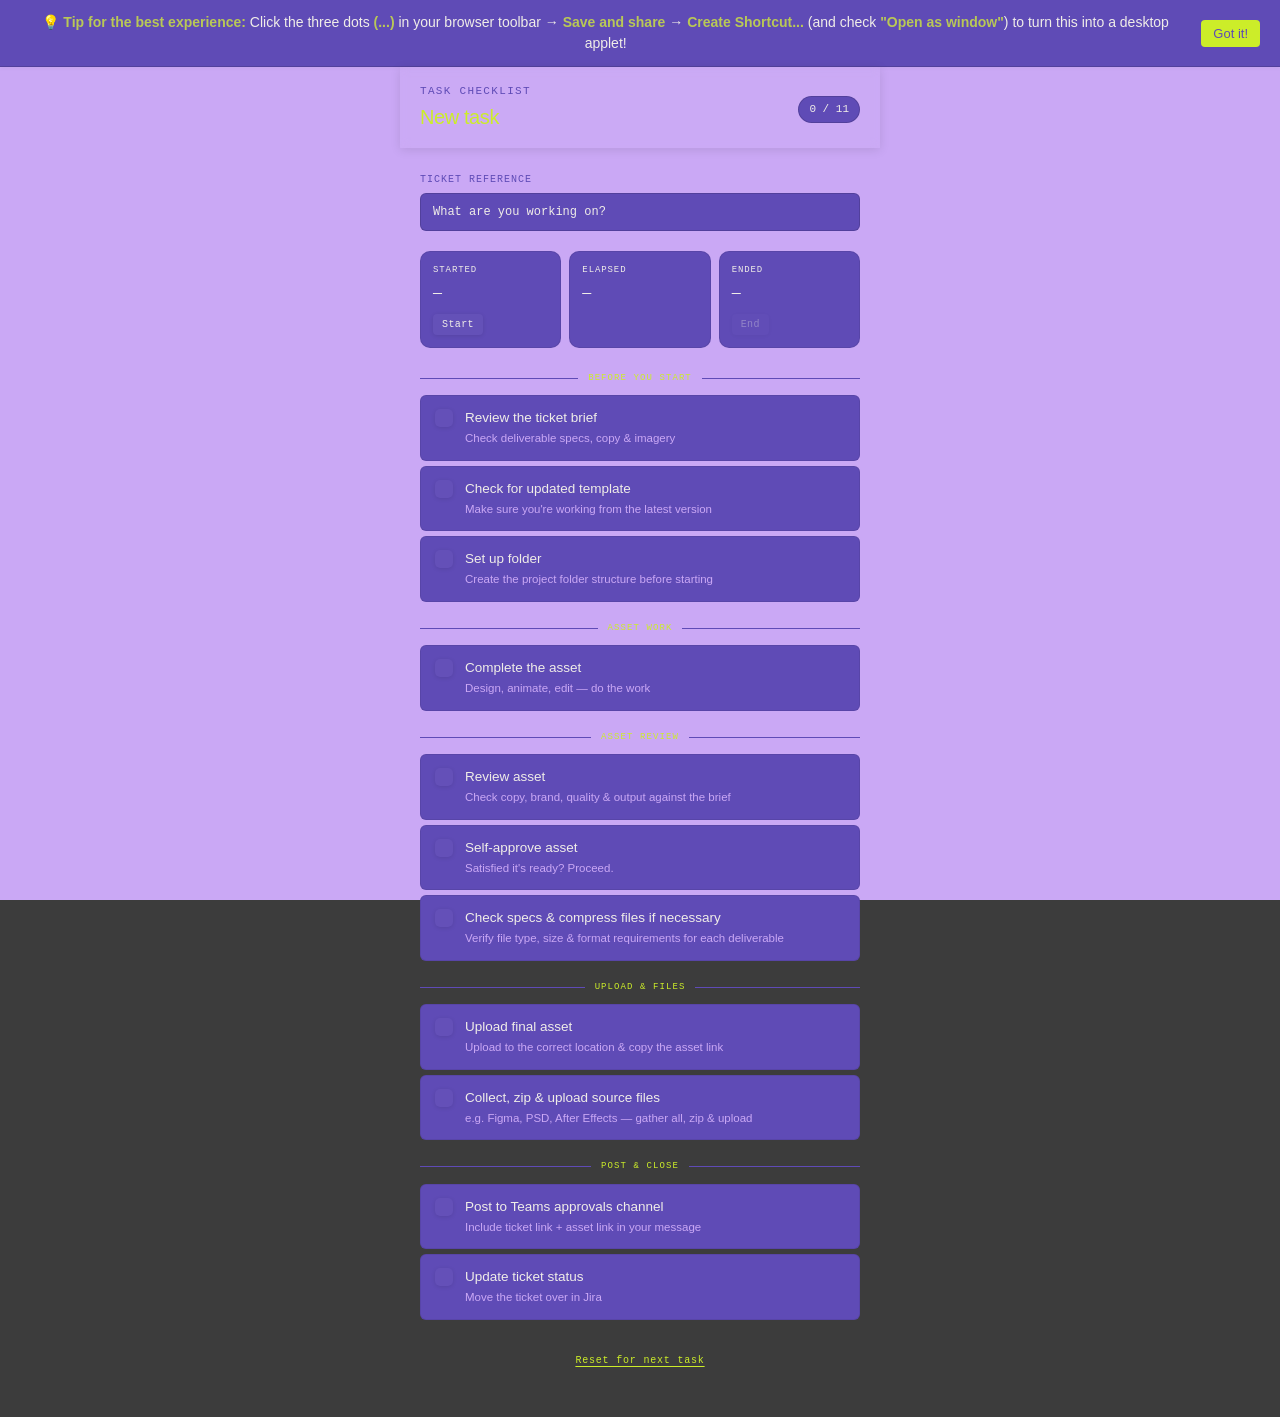
==== commit 9e715848: "Enhance app install banner with dismiss functionality and updated instructions" ====
--- a/checklist/index.html
+++ b/checklist/index.html
@@ -20,7 +20,6 @@
   }
 
   .app {
-    min-height: 100vh;
     padding: 0px 20px 48px 20px;
     max-width: 480px;
     margin: 0 auto;
@@ -260,9 +259,19 @@
 </style>
 </head>
 <body class="theme-checklist">
-  <div class="app-install-banner">
-    <span>💡 <strong>Tip for the best experience:</strong> Click the three dots <strong>(...)</strong> in your browser toolbar &rarr; <strong>Save and share</strong> &rarr; <strong>Install page as app...</strong> (and check <strong>"Open as window"</strong>) to turn this into a desktop applet!</span>
+ <div class="app-install-banner" id="installBanner">
+    <span>💡 <strong>Tip for the best experience:</strong> Click the three dots <strong>(...)</strong> in your browser toolbar &rarr; <strong>Save and share</strong> &rarr; <strong>Create Shortcut...</strong> (and check <strong>"Open as window"</strong>) to turn this into a desktop applet!</span>
+    <button onclick="dismissBanner()" style="background: var(--primary-color); color: var(--text-muted); border: none; padding: 6px 12px; font-size: 13px; border-radius: 4px; cursor: pointer; font-weight: 500; white-space: nowrap;">Got it!</button>
 </div>
+
+<script>
+    function dismissBanner() {
+        const banner = document.getElementById('installBanner');
+        if (banner) {
+            banner.style.display = 'none';
+        }
+    }
+</script>
 <div class="app">
 
   <div class="header">
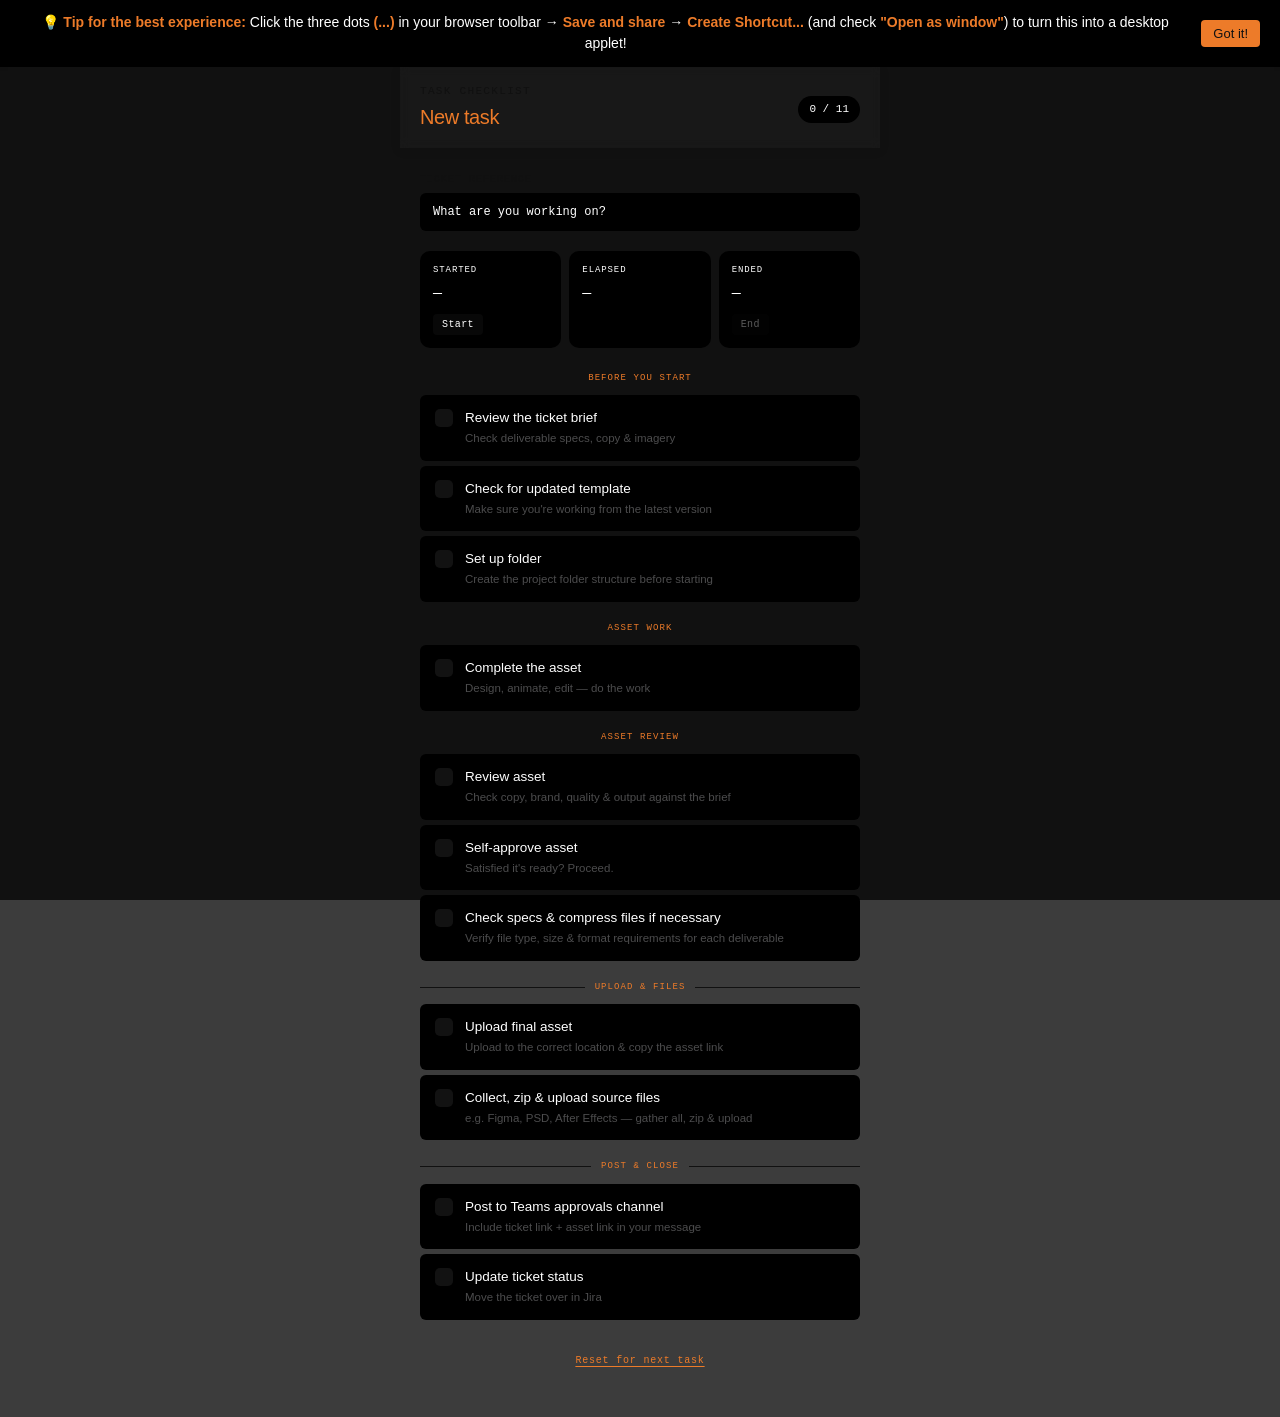
==== commit fdd51721: "Refactor theme styles and update app layout for improved consistency and user experience" ====
--- a/checklist/index.html
+++ b/checklist/index.html
@@ -203,14 +203,14 @@
     height: 18px;
     min-width: 18px;
     border-radius: 5px;
-    border: none;
+    /*border: 0.1rem solid var(--text-faint);*/
     box-shadow: rgba(0, 0, 0, 0.1) 0px 1px 4px;
     display: flex;
     align-items: center;
     justify-content: center;
     margin-top: 1px;
     transition: background 0.15s, border-color 0.15s;
-    background: rgba(255, 255, 255, 0.03);
+    background: rgba(255, 255, 255, 0.07);
   }
   .item.checked .checkbox {
     background: var(--checked);
@@ -258,7 +258,7 @@
   .reset-btn:hover { color: var(--primary-hover); }
 </style>
 </head>
-<body class="theme-checklist">
+<body class="theme-vue">
  <div class="app-install-banner" id="installBanner">
     <span>💡 <strong>Tip for the best experience:</strong> Click the three dots <strong>(...)</strong> in your browser toolbar &rarr; <strong>Save and share</strong> &rarr; <strong>Create Shortcut...</strong> (and check <strong>"Open as window"</strong>) to turn this into a desktop applet!</span>
     <button onclick="dismissBanner()" style="background: var(--primary-color); color: var(--text-muted); border: none; padding: 6px 12px; font-size: 13px; border-radius: 4px; cursor: pointer; font-weight: 500; white-space: nowrap;">Got it!</button>
--- a/css/style.css
+++ b/css/style.css
@@ -10,6 +10,7 @@
     --checked: #272626;
     --mono: 'DM Mono', monospace;
     --sans: 'EB Garamond', sans-serif;
+    --letter-spacing: normal;
     --border: rgba(0,0,0,0.08);
     --border-strong: rgba(0,0,0,0.14);
     --radius: 10px;
@@ -27,12 +28,30 @@
     --checked: #403085;
     --mono: 'DM Mono', monospace;
     --sans: 'EB Garamond', sans-serif;
+    --letter-spacing: normal;
     --border: rgba(0,0,0,0.08);
     --border-strong: rgba(0,0,0,0.14);
     --radius: 10px;
     --radius-sm: 6px;
 }
 
+body.theme-vue {
+    --primary-color: #ed7b29;
+    --primary-hover: #ffc400;
+    --bg-color: #111111;
+    --card-bg: #000000;
+    --text-main: #ffffff;
+    --text-muted: #111111;
+    --text-faint: #4c4c4d;
+    --checked: #111111;
+    --mono: 'Isonorm', monospace;
+    --sans: 'Isonorm', sans-serif;
+    --letter-spacing: 12.5%;
+    --border: rgba(0,0,0,0.08);
+    --border-strong: rgba(0,0,0,0.14);
+    --radius: 10px;
+    --radius-sm: 6px;
+}
 /* Global Font & Background (Safe for all pages) */
 body {
     font-family: -apple-system, BlinkMacSystemFont, "Segoe UI", Roboto, Helvetica, Arial, sans-serif;
@@ -59,7 +78,7 @@
 }
 
 .app-install-banner strong {
-    color: #b9c856;
+    color: var(--primary-color);
 }
 
 @media (display-mode: standalone) {
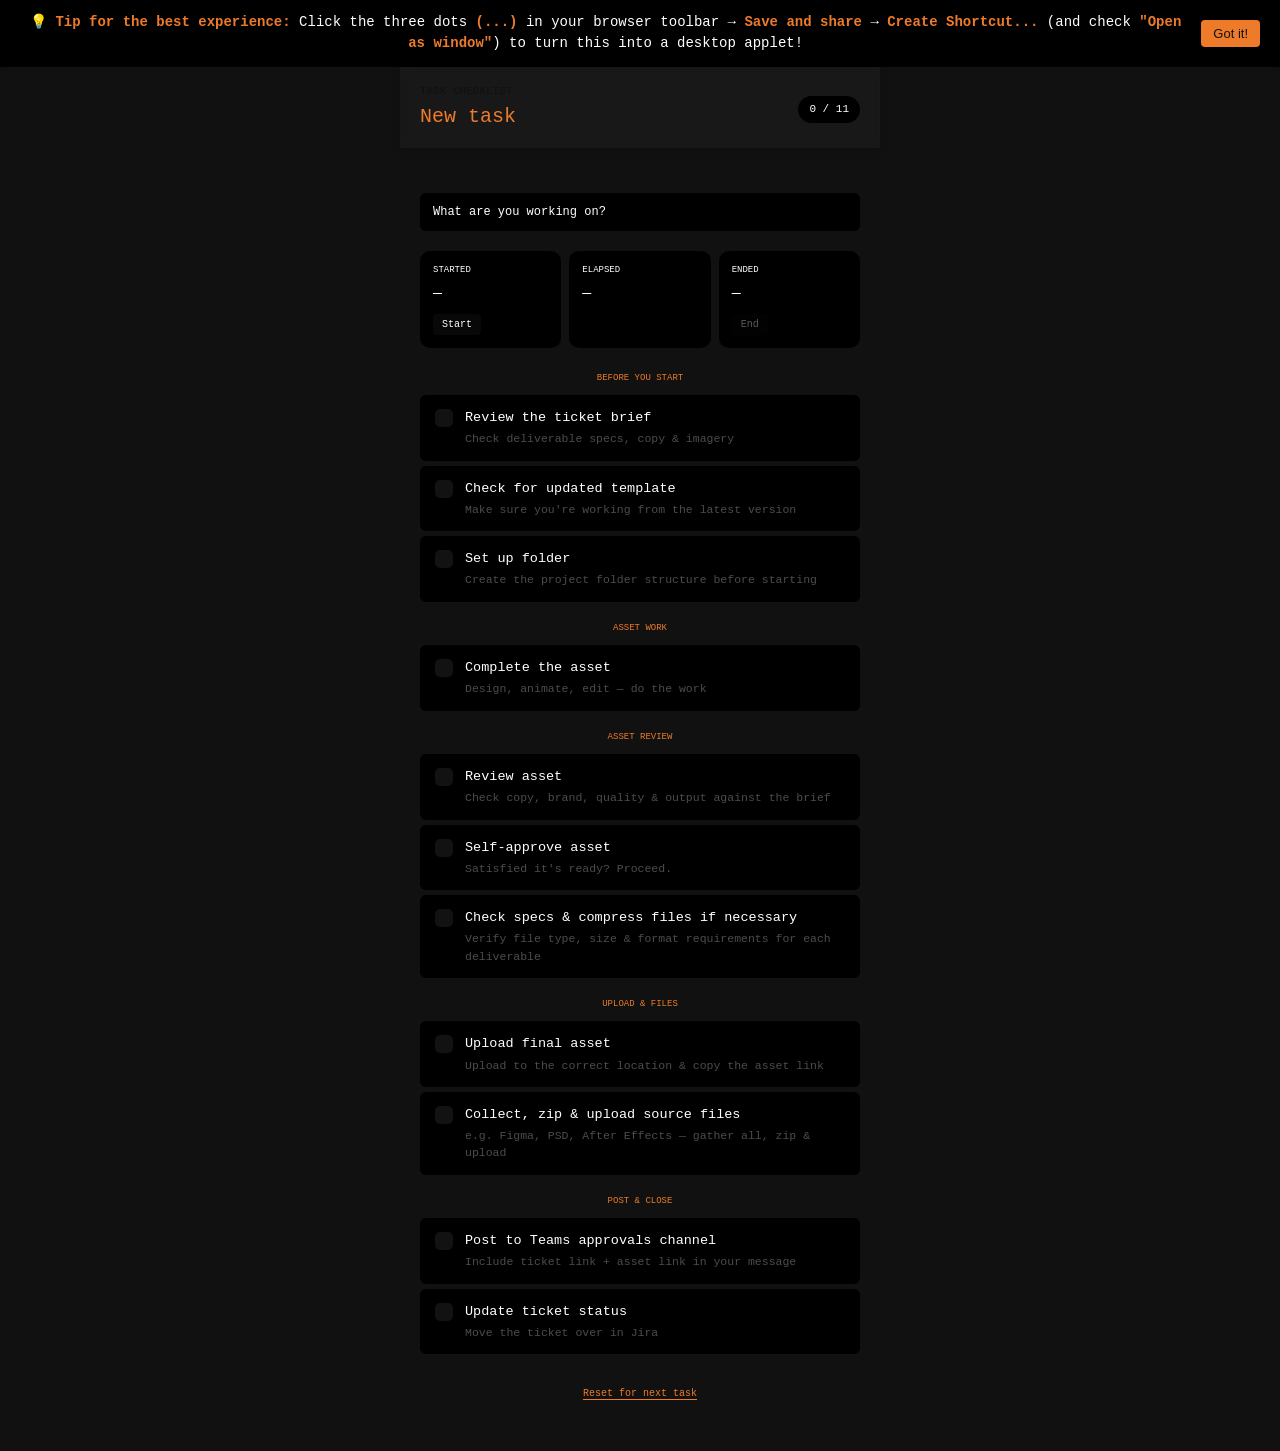
==== commit d45840ef: "Update letter-spacing to use theme variable for consistency across styles" ====
--- a/checklist/index.html
+++ b/checklist/index.html
@@ -14,6 +14,7 @@
     background: var(--bg-color);
     color: var(--text-main);
     font-family: var(--sans);
+    letter-spacing: var(--letter-spacing);
     font-size: 14px;
     line-height: 1.5;
     -webkit-font-smoothing: antialiased;
@@ -53,7 +54,7 @@
     font-size: 11px;
     font-family: var(--mono);
     font-weight: 500;
-    letter-spacing: 0.12em;
+    letter-spacing: var(--letter-spacing);
     text-transform: uppercase;
     color: var(--text-muted);
   }
@@ -61,7 +62,7 @@
     font-size: 20px;
     font-weight: 500;
     color: var(--primary-color);
-    letter-spacing: -0.02em;
+    letter-spacing: var(--letter-spacing);
   }
   .progress-badge {
     font-family: var(--mono);
@@ -86,7 +87,7 @@
   .field-label {
     font-family: var(--mono);
     font-size: 10px;
-    letter-spacing: 0.1em;
+    letter-spacing: var(--letter-spacing);
     text-transform: uppercase;
     color: var(--text-muted);
     margin-bottom: 6px;
@@ -126,7 +127,7 @@
   .timer-card-label {
     font-family: var(--mono);
     font-size: 9px;
-    letter-spacing: 0.1em;
+    letter-spacing: var(--letter-spacing);
     text-transform: uppercase;
     color: var(--text-main);
   }
@@ -135,14 +136,14 @@
     font-size: 15px;
     font-weight: 500;
     color: var(--text-main);
-    letter-spacing: -0.01em;
+    letter-spacing: var(--letter-spacing);
   }
   .timer-val.empty { color: var(--text-main); font-weight: 400; }
   .timer-btn {
     font-family: var(--mono);
     font-size: 10px;
     font-weight: 500;
-    letter-spacing: 0.04em;
+    letter-spacing: var(--letter-spacing);
     padding: 4px 8px;
     border-radius: 4px;
     border: 1px solid rgba(0, 0, 0, 0);
@@ -172,7 +173,7 @@
   .section-divider-text {
     font-family: var(--mono);
     font-size: 9px;
-    letter-spacing: 0.12em;
+    letter-spacing: var(--letter-spacing);
     text-transform: uppercase;
     color: var(--primary-color);
     white-space: nowrap;
@@ -236,7 +237,7 @@
     text-align: center;
     margin: 20px 0 0;
     font-family: var(--mono);
-    letter-spacing: 0.02em;
+    letter-spacing: var(--letter-spacing);
     box-shadow: rgba(0, 0, 0, 0.1) 0px 1px 4px;
   }
   .done-banner.show { display: block; }
@@ -246,7 +247,7 @@
   .reset-btn {
     font-family: var(--mono);
     font-size: 10px;
-    letter-spacing: 0.08em;
+    letter-spacing: var(--letter-spacing) ;
     color: var(--primary-color);
     background: none;
     border: none;
--- a/css/style.css
+++ b/css/style.css
@@ -1,16 +1,16 @@
 /* --- Master Global Theme & Variables --- */
-:root, body.theme-default {
-    --primary-color: #d47100;
-    --primary-hover: #ae5e02;
-    --bg-color: #3c3c3c;
-    --card-bg: #dedede;
-    --text-main: #272626;
-    --text-muted: #666666;
-    --text-faint: #a8a7a7;
-    --checked: #272626;
-    --mono: 'DM Mono', monospace;
-    --sans: 'EB Garamond', sans-serif;
-    --letter-spacing: normal;
+:root, body.theme-vue {
+    --primary-color: #ed7b29;
+    --primary-hover: #ffc400;
+    --bg-color: #111111;
+    --card-bg: #000000;
+    --text-main: #ffffff;
+    --text-muted: #111111;
+    --text-faint: #4c4c4d;
+    --checked: #111111;
+    --mono: 'Isonorm', monospace;
+    --sans: 'Isonorm', monospace;
+    --letter-spacing: 12.5%;
     --border: rgba(0,0,0,0.08);
     --border-strong: rgba(0,0,0,0.14);
     --radius: 10px;
@@ -35,23 +35,24 @@
     --radius-sm: 6px;
 }
 
-body.theme-vue {
-    --primary-color: #ed7b29;
-    --primary-hover: #ffc400;
-    --bg-color: #111111;
-    --card-bg: #000000;
-    --text-main: #ffffff;
-    --text-muted: #111111;
-    --text-faint: #4c4c4d;
-    --checked: #111111;
-    --mono: 'Isonorm', monospace;
-    --sans: 'Isonorm', sans-serif;
-    --letter-spacing: 12.5%;
+/*body.theme-default {
+    --primary-color: #d47100;
+    --primary-hover: #ae5e02;
+    --bg-color: #3c3c3c;
+    --card-bg: #dedede;
+    --text-main: #272626;
+    --text-muted: #666666;
+    --text-faint: #a8a7a7;
+    --checked: #272626;
+    --mono: 'DM Mono', monospace;
+    --sans: 'EB Garamond', sans-serif;
+    --letter-spacing: normal;
     --border: rgba(0,0,0,0.08);
     --border-strong: rgba(0,0,0,0.14);
     --radius: 10px;
     --radius-sm: 6px;
 }
+*/
 /* Global Font & Background (Safe for all pages) */
 body {
     font-family: -apple-system, BlinkMacSystemFont, "Segoe UI", Roboto, Helvetica, Arial, sans-serif;
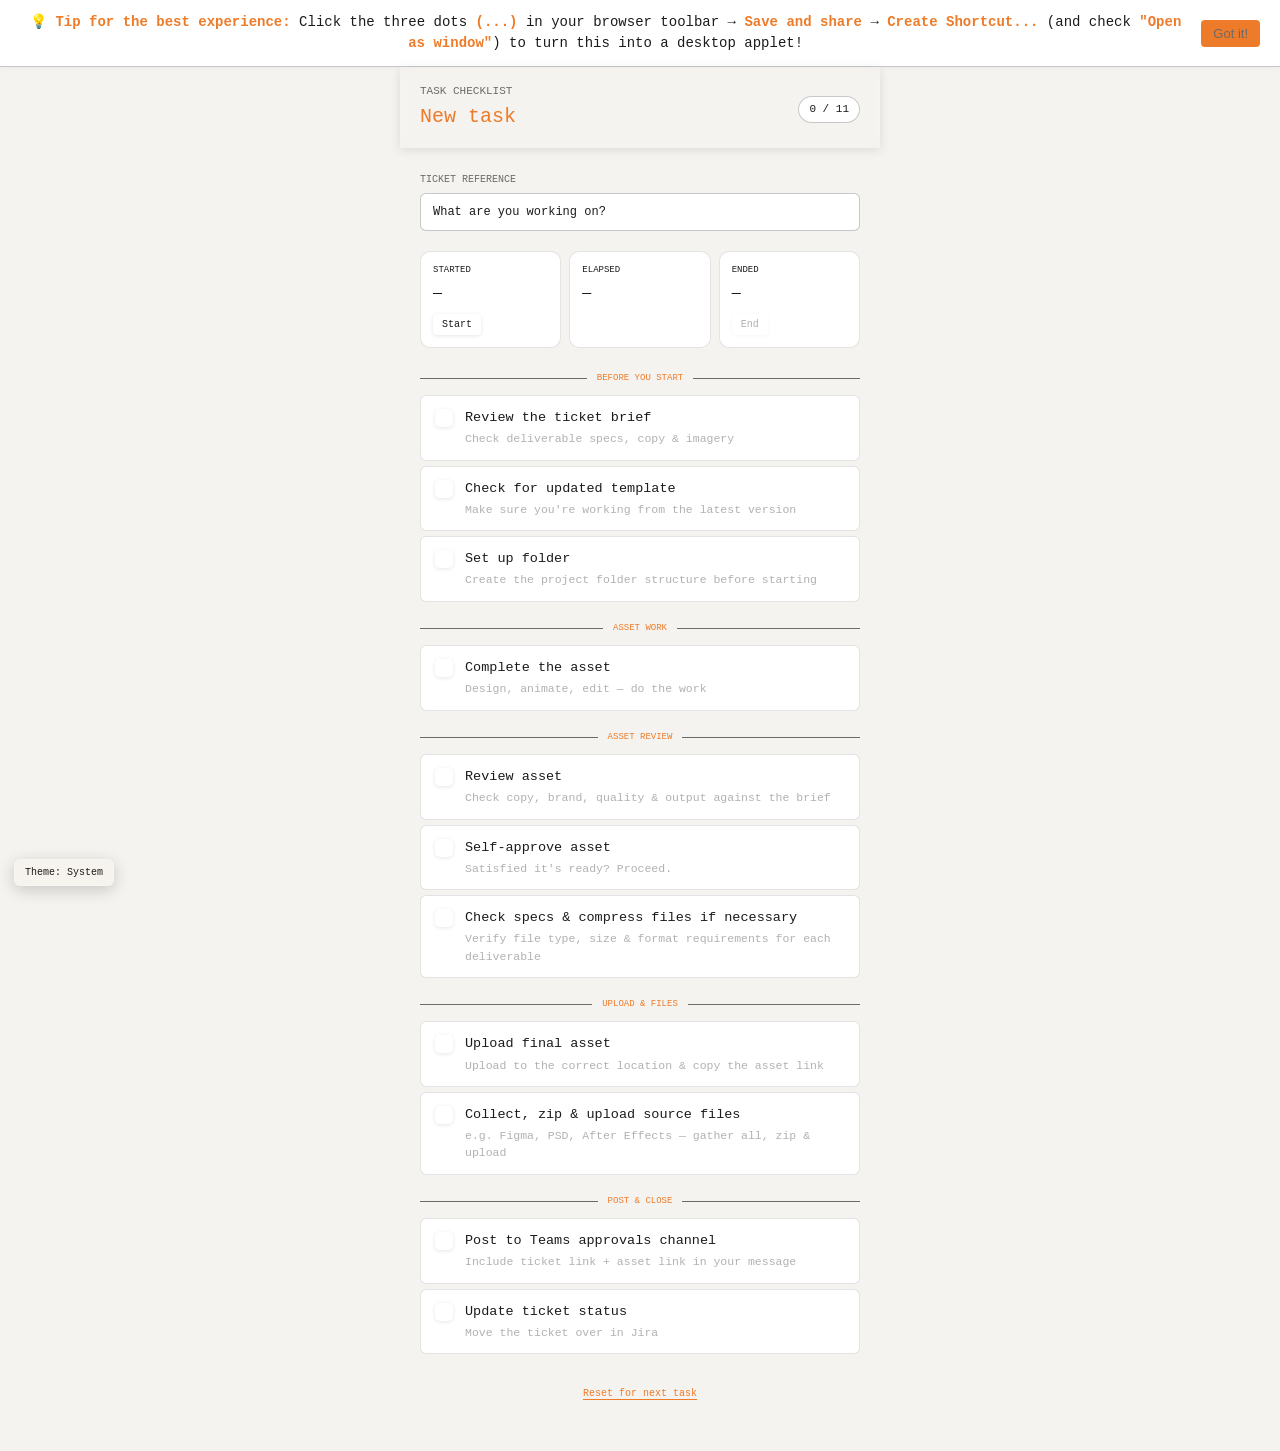
==== commit e7fccc9a: "Add local changes for review" ====
--- a/checklist/index.html
+++ b/checklist/index.html
@@ -6,6 +6,7 @@
 <title>Task Checklist</title>
 <link rel="preconnect" href="https://fonts.googleapis.com/">
 <link rel="stylesheet" href="../css/style.css">
+<link rel="icon" href="../favicon (1).ico" type="image/x-icon">
 <style>
  *, *::before, *::after { box-sizing: border-box; margin: 0; padding: 0; }
 
@@ -102,6 +103,7 @@
     color: var(--text);
     font-family: var(--mono);
     font-size: 12px;
+    letter-spacing: var(--letter-spacing);
     padding: 0 12px;
     outline: none;
     transition: border-color 0.15s;
@@ -196,7 +198,7 @@
   }
   .item:hover { background: var(--card-bg); border-color: var(--border-strong); }
   .item:active { transform: scale(0.995); }
-  .item.checked { opacity: 0.48; }
+  /*.item.checked { opacity: 0.48; }*/
   .item.checked .item-main { text-decoration: line-through; color: var(--text); }
 
   .checkbox {
@@ -204,21 +206,43 @@
     height: 18px;
     min-width: 18px;
     border-radius: 5px;
-    /*border: 0.1rem solid var(--text-faint);*/
-    box-shadow: rgba(0, 0, 0, 0.1) 0px 1px 4px;
+    border: 0.0rem solid var(--text-faint);
+    box-shadow: var(--shadow);
     display: flex;
     align-items: center;
     justify-content: center;
     margin-top: 1px;
+    background: rgba(255, 255, 255, 0.07);
     transition: background 0.15s, border-color 0.15s;
-    background: rgba(255, 255, 255, 0.07);
+    transition: border 120ms ease-in-out;
+  }
+    .checkbox:hover {
+    outline: none;
+    border: 0.1rem solid var(--text-faint);
+    box-shadow: var(--shadow); /* Added hover glow effect */
   }
   .item.checked .checkbox {
-    background: var(--checked);
-    border-color: var(--checked);
-  }
-  .checkmark { display: none; }
-  .item.checked .checkmark { display: block; }
+    background: rgba(255, 255, 255, 0.07); /* Keep consistent or use your checked variable */
+    border: 0.1rem solid var(--text-faint);
+  }
+  .checkmark { 
+    display: none;
+    width: var(--checkmark-width, 10px);
+    height: var(--checkmark-height, 8px);
+    
+    /* Paint the shape with your text or primary color variable */
+    background-color: var(--primary-color,); 
+
+    /* Use the theme-defined checkmark styling as a mask */
+    mask-image: var(--checkmark-styling);
+    
+    mask-repeat: no-repeat;
+    mask-position: center;
+    mask-size: contain;
+  }
+  .item.checked .checkmark {     
+    display: block; 
+  }
 
   .item-content { flex: 1; }
   .item-main { font-size: 13.5px; font-weight: 400; color: var(--text-main); transition: color 0.12s; }
@@ -260,11 +284,13 @@
 </style>
 </head>
 <body class="theme-vue">
+ <button class="theme-toggle" type="button" aria-label="Change theme">Theme: System</button>
  <div class="app-install-banner" id="installBanner">
     <span>💡 <strong>Tip for the best experience:</strong> Click the three dots <strong>(...)</strong> in your browser toolbar &rarr; <strong>Save and share</strong> &rarr; <strong>Create Shortcut...</strong> (and check <strong>"Open as window"</strong>) to turn this into a desktop applet!</span>
     <button onclick="dismissBanner()" style="background: var(--primary-color); color: var(--text-muted); border: none; padding: 6px 12px; font-size: 13px; border-radius: 4px; cursor: pointer; font-weight: 500; white-space: nowrap;">Got it!</button>
 </div>
 
+<script src="../theme.js"></script>
 <script>
     function dismissBanner() {
         const banner = document.getElementById('installBanner');
@@ -313,7 +339,7 @@
   </div>
 
   <div class="item" id="i0" onclick="toggle(0)">
-    <div class="checkbox"><svg class="checkmark" width="10" height="8" viewBox="0 0 10 8" fill="none"><path d="M1 4L3.5 6.5L9 1" stroke="var(--text-main)" stroke-width="1.7" stroke-linecap="round" stroke-linejoin="round"></path></svg></div>
+    <div class="checkbox"><svg class="checkmark" width="10" height="8" viewBox="0 0 10 8" fill="none"></svg></div>
     <div class="item-content">
       <div class="item-main">Review the ticket brief</div>
       <div class="item-sub">Check deliverable specs, copy &amp; imagery</div>
@@ -321,7 +347,7 @@
   </div>
 
   <div class="item" id="i1" onclick="toggle(1)">
-    <div class="checkbox"><svg class="checkmark" width="10" height="8" viewBox="0 0 10 8" fill="none"><path d="M1 4L3.5 6.5L9 1" stroke="var(--text-main)" stroke-width="1.7" stroke-linecap="round" stroke-linejoin="round"></path></svg></div>
+    <div class="checkbox"><svg class="checkmark" width="10" height="8" viewBox="0 0 10 8" fill="none"></svg></div>
     <div class="item-content">
       <div class="item-main">Check for updated template</div>
       <div class="item-sub">Make sure you're working from the latest version</div>
@@ -329,7 +355,7 @@
   </div>
 
   <div class="item" id="i2" onclick="toggle(2)">
-    <div class="checkbox"><svg class="checkmark" width="10" height="8" viewBox="0 0 10 8" fill="none"><path d="M1 4L3.5 6.5L9 1" stroke="var(--text-main)" stroke-width="1.7" stroke-linecap="round" stroke-linejoin="round"></path></svg></div>
+    <div class="checkbox"><svg class="checkmark" width="10" height="8" viewBox="0 0 10 8" fill="none"></svg></div>
     <div class="item-content">
       <div class="item-main">Set up folder</div>
       <div class="item-sub">Create the project folder structure before starting</div>
@@ -344,7 +370,7 @@
   </div>
 
   <div class="item" id="i3" onclick="toggle(3)">
-    <div class="checkbox"><svg class="checkmark" width="10" height="8" viewBox="0 0 10 8" fill="none"><path d="M1 4L3.5 6.5L9 1" stroke="var(--text-main)" stroke-width="1.7" stroke-linecap="round" stroke-linejoin="round"></path></svg></div>
+    <div class="checkbox"><svg class="checkmark" width="10" height="8" viewBox="0 0 10 8" fill="none"></svg></div>
     <div class="item-content">
       <div class="item-main">Complete the asset</div>
       <div class="item-sub">Design, animate, edit — do the work</div>
@@ -359,7 +385,7 @@
   </div>
 
   <div class="item" id="i4" onclick="toggle(4)">
-    <div class="checkbox"><svg class="checkmark" width="10" height="8" viewBox="0 0 10 8" fill="none"><path d="M1 4L3.5 6.5L9 1" stroke="var(--text-main)" stroke-width="1.7" stroke-linecap="round" stroke-linejoin="round"></path></svg></div>
+    <div class="checkbox"><svg class="checkmark" width="10" height="8" viewBox="0 0 10 8" fill="none"></svg></div>
     <div class="item-content">
       <div class="item-main">Review asset</div>
       <div class="item-sub">Check copy, brand, quality &amp; output against the brief</div>
@@ -367,7 +393,7 @@
   </div>
 
   <div class="item" id="i5" onclick="toggle(5)">
-    <div class="checkbox"><svg class="checkmark" width="10" height="8" viewBox="0 0 10 8" fill="none"><path d="M1 4L3.5 6.5L9 1" stroke="var(--text-main)" stroke-width="1.7" stroke-linecap="round" stroke-linejoin="round"></path></svg></div>
+    <div class="checkbox"><svg class="checkmark" width="10" height="8" viewBox="0 0 10 8" fill="none"></svg></div>
     <div class="item-content">
       <div class="item-main">Self-approve asset</div>
       <div class="item-sub">Satisfied it's ready? Proceed.</div>
@@ -375,7 +401,7 @@
   </div>
 
   <div class="item" id="i6" onclick="toggle(6)">
-    <div class="checkbox"><svg class="checkmark" width="10" height="8" viewBox="0 0 10 8" fill="none"><path d="M1 4L3.5 6.5L9 1" stroke="var(--text-main)" stroke-width="1.7" stroke-linecap="round" stroke-linejoin="round"></path></svg></div>
+    <div class="checkbox"><svg class="checkmark" width="10" height="8" viewBox="0 0 10 8" fill="none"></svg></div>
       <div class="item-content">
           <div class="item-main">Check specs &amp; compress files if necessary</div>
           <div class="item-sub">Verify file type, size &amp; format requirements for each deliverable</div>
@@ -390,7 +416,7 @@
   </div>
 
   <div class="item" id="i7" onclick="toggle(7)">
-    <div class="checkbox"><svg class="checkmark" width="10" height="8" viewBox="0 0 10 8" fill="none"><path d="M1 4L3.5 6.5L9 1" stroke="var(--text-main)" stroke-width="1.7" stroke-linecap="round" stroke-linejoin="round"></path></svg></div>
+    <div class="checkbox"><svg class="checkmark" width="10" height="8" viewBox="0 0 10 8" fill="none"></svg></div>
       <div class="item-content">
           <div class="item-main">Upload final asset</div>
           <div class="item-sub">Upload to the correct location &amp; copy the asset link</div>
@@ -399,7 +425,7 @@
     
 
   <div class="item" id="i8" onclick="toggle(8)">
-    <div class="checkbox"><svg class="checkmark" width="10" height="8" viewBox="0 0 10 8" fill="none"><path d="M1 4L3.5 6.5L9 1" stroke="var(--text-main)" stroke-width="1.7" stroke-linecap="round" stroke-linejoin="round"></path></svg></div>
+    <div class="checkbox"><svg class="checkmark" width="10" height="8" viewBox="0 0 10 8" fill="none"></svg></div>
     <div class="item-content">
       <div class="item-main">Collect, zip &amp; upload source files</div>
       <div class="item-sub">e.g. Figma, PSD, After Effects — gather all, zip &amp; upload</div>
@@ -414,7 +440,7 @@
   </div>
 
   <div class="item" id="i9" onclick="toggle(9)">
-    <div class="checkbox"><svg class="checkmark" width="10" height="8" viewBox="0 0 10 8" fill="none"><path d="M1 4L3.5 6.5L9 1" stroke="var(--text-main)" stroke-width="1.7" stroke-linecap="round" stroke-linejoin="round"></path></svg></div>
+    <div class="checkbox"><svg class="checkmark" width="10" height="8" viewBox="0 0 10 8" fill="none"></svg></div>
     <div class="item-content">
       <div class="item-main">Post to Teams approvals channel</div>
       <div class="item-sub">Include ticket link + asset link in your message</div>
@@ -422,7 +448,7 @@
   </div>
 
     <div class="item" id="i10" onclick="toggle(10)">
-    <div class="checkbox"><svg class="checkmark" width="10" height="8" viewBox="0 0 10 8" fill="none"><path d="M1 4L3.5 6.5L9 1" stroke="var(--text-main)" stroke-width="1.7" stroke-linecap="round" stroke-linejoin="round"></path></svg></div>
+    <div class="checkbox"><svg class="checkmark" width="10" height="8" viewBox="0 0 10 8" fill="none"></svg></div>
     <div class="item-content">
       <div class="item-main">Update ticket status</div>
       <div class="item-sub">Move the ticket over in Jira</div>
--- a/css/style.css
+++ b/css/style.css
@@ -1,5 +1,5 @@
 /* --- Master Global Theme & Variables --- */
-:root, body.theme-vue {
+body.theme-vue {
     --primary-color: #ed7b29;
     --primary-hover: #ffc400;
     --bg-color: #111111;
@@ -13,8 +13,63 @@
     --letter-spacing: 12.5%;
     --border: rgba(0,0,0,0.08);
     --border-strong: rgba(0,0,0,0.14);
+    --shadow:rgba(250, 250, 250, 0.1) 0px 1px 4px;
     --radius: 10px;
     --radius-sm: 6px;
+    --checkmark-styling: url("data:image/svg+xml,%3Csvg xmlns='http://www.w3.org/2000/svg' viewBox='0 0 10 10' fill='none'%3E%3Crect width='10' height='10' rx='2' fill='%23000'/%3E%3C/svg%3E");
+    --checkmark-width: 10px;
+    --checkmark-height: 10px;
+}
+
+body.theme-vue-light {
+    --primary-color: #ed7b29;
+    --primary-hover: #ffc400;
+    --bg-color: #f5f3ef;
+    --card-bg: #ffffff;
+    --text-main: #1b1b1b;
+    --text-muted: #6b6b6b;
+    --text-faint: #b1b1b1;
+    --checked: #2b2b2b;
+    --border: rgba(27, 27, 27, 0.12);
+    --border-strong: rgba(27, 27, 27, 0.24);
+    --shadow:rgba(0, 0, 0, 0.1) 0px 1px 4px;
+}
+
+@media (prefers-color-scheme: light) {
+    body.theme-vue[data-color-mode="system"] {
+        --bg-color: #f5f3ef;
+        --card-bg: #ffffff;
+        --text-main: #1b1b1b;
+        --text-muted: #6b6b6b;
+        --text-faint: #b1b1b1;
+        --checked: #2b2b2b;
+        --border: rgba(27, 27, 27, 0.12);
+        --border-strong: rgba(27, 27, 27, 0.24);
+        --shadow:rgba(0, 0, 0, 0.1) 0px 1px 4px;
+    }
+}
+
+.theme-toggle {
+    position: fixed;
+    left: 14px;
+    bottom: max(14px, env(safe-area-inset-bottom));
+    z-index: 200;
+    border: 1px solid rgba(255, 255, 255, 0.24);
+    border-radius: var(--radius-sm);
+    background: rgba(255, 255, 255, 0.03);
+    color: var(--text-main);
+    backdrop-filter: blur(5px) saturate(140%);
+    font-family: var(--mono);
+    font-size: 10px;
+    letter-spacing: var(--letter-spacing);
+    padding: 7px 10px;
+    cursor: pointer;
+    box-shadow: 0 4px 16px rgba(0, 0, 0, 0.18);
+}
+
+.theme-toggle:hover {
+    border-color: var(--primary-color);
+    color: var(--primary-color);
 }
 
 body.theme-checklist {
@@ -33,6 +88,9 @@
     --border-strong: rgba(0,0,0,0.14);
     --radius: 10px;
     --radius-sm: 6px;
+    --checkmark-styling: url("data:image/svg+xml,%3Csvg xmlns='http://www.w3.org/2000/svg' width='24' height='24' viewBox='0 0 24 24' fill='none' stroke='%2304AA6D' stroke-width='2' stroke-linecap='round' stroke-linejoin='round'%3E%3Cpath d='M20 6L9 17l-5-5'/%3E%3C/svg%3E");
+    --checkmark-width: 15px;
+    --checkmark-height: 15px;
 }
 
 /*body.theme-default {
